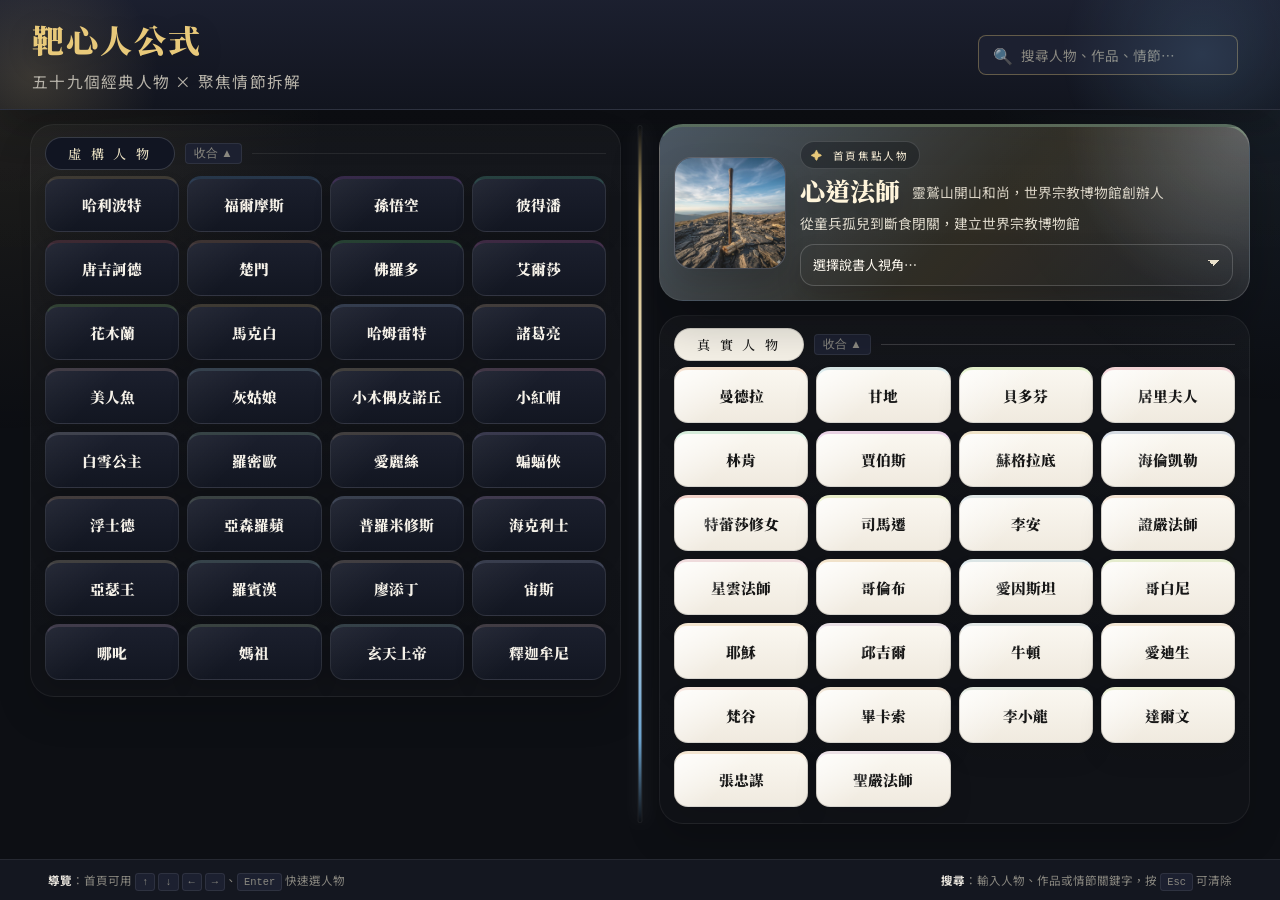
==== index.html @ b86ad2ba "Add files via upload" ====
<!DOCTYPE html>
<html lang="zh-TW">
<head>
<meta charset="UTF-8">
<meta name="viewport" content="width=device-width, initial-scale=1.0">
<title>靶心人公式｜五十九個經典人物</title>
<link rel="preconnect" href="https://fonts.googleapis.com">
<link href="https://fonts.googleapis.com/css2?family=Noto+Serif+TC:wght@400;700;900&family=Noto+Sans+TC:wght@300;400;500&display=swap" rel="stylesheet">
<style>
:root {
  --bg:#0d0f14; --bg2:#141720; --bg3:#1c2030;
  --accent:#e8c97a; --text:#e8e4dc; --text-dim:#8a8880;
  --border:rgba(255,255,255,0.08);
}
*{margin:0;padding:0;box-sizing:border-box;}
body{background:var(--bg);color:var(--text);font-family:'Noto Sans TC',sans-serif;min-height:100vh;min-height:100dvh;overflow:hidden;}

/* screens */
#screen-home,#screen-detail{position:absolute;inset:0;transition:opacity .35s,transform .35s;}
#screen-home{z-index:10;}
#screen-detail{z-index:5;opacity:0;pointer-events:none;transform:translateX(40px);}
#screen-detail.active{opacity:1;pointer-events:all;transform:none;z-index:10;}
#screen-home.hidden{opacity:0;pointer-events:none;transform:translateX(-40px);z-index:5;}

/* home */
#screen-home{display:grid;grid-template-rows:auto 1fr;height:100vh;}
.home-header{display:flex;align-items:center;justify-content:space-between;padding:16px 32px;border-bottom:1px solid var(--border);background:linear-gradient(180deg,rgba(28,32,48,.98),rgba(18,21,31,.98));box-shadow:0 18px 36px rgba(0,0,0,.22);position:relative;overflow:hidden;}
.home-header::before{content:'';position:absolute;inset:-30% auto auto -10%;width:320px;height:220px;background:radial-gradient(circle,rgba(232,201,122,.18),transparent 65%);pointer-events:none;}
.home-header::after{content:'';position:absolute;inset:auto -8% -60% auto;width:360px;height:240px;background:radial-gradient(circle,rgba(122,184,232,.16),transparent 65%);pointer-events:none;}
.home-brand{position:relative;z-index:1;}
.home-title{font-family:'Noto Serif TC',serif;font-size:2rem;font-weight:900;color:var(--accent);letter-spacing:.06em;text-shadow:0 8px 28px rgba(0,0,0,.22);}
.home-subtitle{font-size:.98rem;color:#b8b4aa;margin-top:8px;letter-spacing:.08em;}
/* card grid area */
.card-area{padding:14px 30px 14px;overflow-y:auto;background:
  radial-gradient(circle at top left, rgba(232,201,122,.08), transparent 22%),
  radial-gradient(circle at top right, rgba(122,184,232,.08), transparent 20%),
  linear-gradient(180deg,rgba(255,255,255,.01),transparent 22%);}
.home-columns{display:grid;grid-template-columns:minmax(0,1fr) minmax(0,1fr);gap:38px;align-items:start;position:relative;}
.home-columns::after{
  content:'';
  position:absolute;
  top:2px;
  bottom:2px;
  left:50%;
  width:3px;
  border-radius:999px;
  background:linear-gradient(180deg,rgba(255,255,255,0),rgba(232,201,122,.88) 12%,rgba(255,255,255,.98) 50%,rgba(122,184,232,.88) 88%,rgba(255,255,255,0));
  box-shadow:0 0 0 1px rgba(255,255,255,.06),0 0 18px rgba(255,255,255,.16);
  transform:translateX(-50%);
  pointer-events:none;
}
.home-column{min-width:0;position:relative;}
.home-column-panel{padding:10px 14px 12px;border-radius:24px;background:linear-gradient(180deg,rgba(255,255,255,.03),rgba(255,255,255,.015));border:1px solid rgba(255,255,255,.06);box-shadow:0 18px 36px rgba(0,0,0,.14);}
.home-column .section-label{padding-top:2px;}
.section-badge{display:inline-block;padding:6px 22px;border-radius:20px;font-size:.82rem;font-weight:500;letter-spacing:.25em;font-family:'Noto Serif TC',serif;}
.fiction-badge{background:#111522;color:#f1e8c9;border:1px solid rgba(255,255,255,.16);}
.real-badge{background:#f5f1e7;color:#171717;border:1px solid rgba(0,0,0,.14);}
.char-card{background:linear-gradient(180deg,rgba(28,32,48,.96),rgba(20,23,32,.98));border:1px solid var(--border);border-radius:14px;padding:10px 12px;min-height:56px;display:flex;align-items:center;justify-content:center;cursor:pointer;transition:all .22s;position:relative;overflow:hidden;text-align:center;width:100%;font:inherit;color:inherit;appearance:none;box-shadow:0 10px 18px rgba(0,0,0,.12);}
.char-card::before{content:'';position:absolute;inset:0;background:linear-gradient(135deg,rgba(255,255,255,.05),transparent 40%);pointer-events:none;}
.char-card:hover{transform:translateY(-4px);border-color:rgba(220,70,70,.75);box-shadow:0 20px 40px rgba(120,20,20,.3);}
.char-card:active{transform:translateY(0);}
.char-card.kb-focus{transform:translateY(-3px);border-color:rgba(232,201,122,.7);box-shadow:0 0 0 2px rgba(232,201,122,.35);outline:none;}
.char-card.kb-focus-real{transform:translateY(-3px);border-color:rgba(122,184,232,.7);box-shadow:0 0 0 2px rgba(122,184,232,.35);outline:none;}
.char-card:focus-visible{outline:none;transform:translateY(-3px);box-shadow:0 0 0 2px rgba(232,201,122,.35);}
.home-column:first-child .section-label{color:rgba(255,255,255,.7);}
.home-column:last-child .section-label{color:rgba(255,255,255,.82);}
.home-column:last-child .section-label::after{background:rgba(255,255,255,.16);}
#grid-fiction .char-card{
  background:linear-gradient(180deg,#1b1f2d,#121621);
  border-color:rgba(255,255,255,.1);
  color:#f5f1e8;
}
#grid-fiction .char-card::before{background:linear-gradient(135deg,rgba(255,255,255,.05),transparent 42%);}
#grid-fiction .char-card:hover{
  background:linear-gradient(180deg,#6a1f27,#240d12);
  border-color:rgba(255,90,90,.95);
  box-shadow:0 22px 42px rgba(140,16,16,.45);
}
#grid-real .char-card{
  background:linear-gradient(180deg,#faf7f0,#f0eadf);
  border-color:rgba(0,0,0,.14);
  color:#171717;
  box-shadow:0 14px 26px rgba(0,0,0,.08);
}
#grid-real .char-card::before{background:linear-gradient(135deg,rgba(255,255,255,.75),transparent 45%);}
#grid-real .char-card:hover{
  background:linear-gradient(180deg,#ffdede,#f0b9b9);
  border-color:rgba(230,60,60,.9);
  box-shadow:0 20px 38px rgba(140,16,16,.28);
}
.card-num{font-size:.65rem;letter-spacing:.18em;color:var(--text-dim);margin-bottom:8px;}
.card-name{font-family:'Noto Serif TC',serif;font-size:.92rem;font-weight:900;margin:0;line-height:1.2;color:inherit;transition:transform .18s ease,color .18s ease;text-align:center;}
#grid-fiction .char-card:hover .card-name,
#grid-fiction .char-card:focus-visible .card-name{
  color:#fff2f2;
  transform:scale(1.42);
}
#grid-real .char-card:hover .card-name,
#grid-real .char-card:focus-visible .card-name{
  color:#8f0000;
  transform:scale(1.42);
}
.card-work{font-size:.73rem;color:var(--text-dim);margin-bottom:10px;}
.card-scene{font-size:.7rem;color:var(--accent);line-height:1.5;padding-top:10px;border-top:1px solid var(--border);display:-webkit-box;-webkit-box-orient:vertical;-webkit-line-clamp:2;overflow:hidden;min-height:3.1em;}
.card-storytellers{display:flex;flex-wrap:wrap;gap:5px;margin-top:10px;}
.card-storyteller-tag{display:inline-flex;align-items:center;gap:5px;font-size:.72rem;color:rgba(232,201,122,.95);background:linear-gradient(180deg,rgba(232,201,122,.12),rgba(232,201,122,.06));border:1px solid rgba(232,201,122,.25);border-radius:999px;padding:4px 10px;white-space:nowrap;font-family:'Noto Sans TC',sans-serif;}
.card-storyteller-tag .st-icon{font-size:.75rem;}

/* search bar */
.home-search-wrap{display:flex;align-items:center;gap:10px;margin-left:auto;}
.home-search-box{display:flex;align-items:center;gap:8px;background:var(--bg3);border:1.5px solid rgba(232,201,122,.35);border-radius:8px;padding:7px 14px;transition:border-color .2s;width:260px;}
.home-search-box:focus-within{border-color:rgba(232,201,122,.75);background:var(--bg2);}
.home-search-icon{color:rgba(232,201,122,.7);font-size:1rem;flex-shrink:0;}
.home-search-input{background:transparent;border:none;outline:none;color:var(--text);font-family:'Noto Sans TC',sans-serif;font-size:.85rem;width:100%;}
.home-search-input::placeholder{color:var(--text-dim);}
.home-search-clear{background:transparent;border:none;color:var(--text-dim);cursor:pointer;padding:0;font-size:.85rem;line-height:1;display:none;flex-shrink:0;}
.home-search-clear.visible{display:block;}
.home-search-count{font-size:.75rem;color:var(--accent);white-space:nowrap;font-weight:500;}

/* section collapse */
.section-label{font-size:.8rem;letter-spacing:.15em;color:var(--text-dim);text-transform:uppercase;padding:8px 0 6px;display:flex;align-items:center;gap:10px;cursor:pointer;user-select:none;}
.section-label::after{content:'';flex:1;height:1px;background:var(--border);}
.section-collapse-btn{font-size:.72rem;color:var(--text-dim);background:var(--bg3);border:1px solid var(--border);border-radius:4px;padding:2px 8px;cursor:pointer;transition:all .18s;white-space:nowrap;flex-shrink:0;}
.section-label:hover .section-collapse-btn{color:var(--text);border-color:rgba(255,255,255,.2);}
.card-grid{display:grid;grid-template-columns:repeat(4,minmax(0,1fr));gap:8px;margin-bottom:4px;transition:opacity .2s;}
.card-grid.collapsed{display:none;}
.spotlight-wrap{margin-bottom:14px;}
.spotlight-card{display:grid;grid-template-columns:112px minmax(0,1fr);gap:14px;align-items:center;width:100%;padding:14px 16px 14px 14px;min-height:150px;border-radius:24px;text-align:left;background:
  radial-gradient(circle at top right,rgba(255,255,255,.24),transparent 30%),
  linear-gradient(135deg,rgba(122,184,232,.22),rgba(232,201,122,.16) 55%,rgba(255,255,255,.08));
  border:1px solid rgba(255,255,255,.16);
  box-shadow:0 24px 50px rgba(0,0,0,.22);}
.spotlight-card::before{background:linear-gradient(135deg,rgba(255,255,255,.18),transparent 52%);}
.spotlight-image{width:100%;aspect-ratio:1/1;border-radius:18px;overflow:hidden;border:1px solid rgba(255,255,255,.18);background:linear-gradient(180deg,rgba(17,22,34,.95),rgba(27,32,45,.95));box-shadow:0 16px 30px rgba(0,0,0,.24);}
.spotlight-image img{width:100%;height:100%;object-fit:cover;display:block;}
.spotlight-image.is-empty{display:flex;align-items:center;justify-content:center;color:rgba(255,255,255,.5);font-size:.78rem;line-height:1.6;padding:14px;text-align:center;}
.spotlight-body{display:flex;flex-direction:column;gap:8px;min-width:0;position:relative;z-index:1;}
.spotlight-kicker{display:inline-flex;align-items:center;gap:8px;width:max-content;max-width:100%;padding:5px 10px;border-radius:999px;background:rgba(13,15,20,.36);border:1px solid rgba(255,255,255,.14);font-size:.66rem;letter-spacing:.16em;color:#f4ead3;}
.spotlight-kicker::before{content:'✦';color:var(--accent);font-size:.72rem;}
.spotlight-title-row{display:flex;align-items:flex-end;gap:12px;flex-wrap:wrap;}
.spotlight-name{font-family:'Noto Serif TC',serif;font-size:1.56rem;font-weight:900;line-height:1.1;color:#fff5db;text-shadow:0 10px 26px rgba(0,0,0,.2);}
.spotlight-intro{font-size:.86rem;line-height:1.5;color:rgba(255,248,232,.82);padding-bottom:2px;}
.spotlight-scene{font-size:.86rem;line-height:1.7;color:#efe9db;opacity:.92;display:-webkit-box;-webkit-box-orient:vertical;-webkit-line-clamp:2;overflow:hidden;}
.spotlight-select{
  width:100%;
  appearance:none;
  -webkit-appearance:none;
  border-radius:14px;
  border:1px solid rgba(255,255,255,.18);
  background:linear-gradient(180deg,rgba(13,15,20,.28),rgba(13,15,20,.14));
  color:#fffaf0;
  font-family:'Noto Sans TC',sans-serif;
  font-size:.82rem;
  line-height:1.5;
  padding:10px 38px 10px 12px;
  cursor:pointer;
  box-shadow:0 12px 24px rgba(0,0,0,.16);
  background-image:linear-gradient(45deg,transparent 50%,rgba(255,245,220,.9) 50%),linear-gradient(135deg,rgba(255,245,220,.9) 50%,transparent 50%);
  background-position:calc(100% - 18px) calc(50% - 2px),calc(100% - 12px) calc(50% - 2px);
  background-size:6px 6px,6px 6px;
  background-repeat:no-repeat;
}
.spotlight-select:focus{outline:none;border-color:rgba(232,201,122,.65);box-shadow:0 0 0 2px rgba(232,201,122,.16),0 12px 24px rgba(0,0,0,.16);}
.spotlight-select option{color:#111;background:#fff;}
.spotlight-card:hover .spotlight-name{color:#fff;transform:none;}

/* search highlight */
.char-card.search-hidden{display:none;}
mark.sh{background:rgba(232,201,122,.35);color:inherit;border-radius:2px;padding:0 1px;}

/* no results */
.search-empty{padding:48px 48px;text-align:center;color:var(--text-dim);font-size:.9rem;display:none;background:rgba(255,255,255,.02);border:1px dashed rgba(255,255,255,.08);border-radius:16px;margin:18px 0 22px;}
.search-empty.visible{display:block;}

.home-footer{padding:12px 48px;border-top:1px solid var(--border);background:var(--bg2);display:flex;align-items:center;justify-content:space-between;}
.home-footer-hint{font-size:.72rem;color:var(--text-dim);}
.home-footer-hint strong{color:var(--text);}
kbd{background:var(--bg3);border:1px solid var(--border);border-radius:3px;padding:2px 6px;font-size:.65rem;color:var(--text-dim);}

/* detail */
#screen-detail{display:grid;grid-template-rows:1fr;height:100vh;}
.hbtn{padding:2px 7px;border-radius:12px;border:1px solid transparent;background:transparent;color:#fff;font-family:'Noto Serif TC',serif;font-size:.62rem;font-weight:500;letter-spacing:.02em;cursor:pointer;transition:all .2s;white-space:nowrap;opacity:.9;}
.hbtn:hover{color:#fff;opacity:1;}
.hbtn-divider{width:1px;height:16px;background:var(--border);margin:0 6px;align-self:center;}
.hbtn.active-gold{background:rgba(255,255,255,.3);color:#fff;border-color:rgba(255,255,255,.6);opacity:1;font-weight:700;}
.hbtn.active-blue{background:rgba(255,255,255,.3);color:#fff;border-color:rgba(255,255,255,.6);opacity:1;font-weight:700;}

main#detail-main{display:grid;grid-template-rows:auto 1fr;overflow:hidden;min-height:0;}
#top-controls{display:grid;grid-template-rows:auto auto;border-bottom:3px solid rgba(255,255,255,0.12);background:#0a0c10;position:relative;transition:max-height .28s ease,padding .28s ease,border-bottom-width .28s ease;}
#screen-detail.topbar-collapsed #top-controls{max-height:24px;overflow:hidden;border-bottom-width:1px;}
#sidebar-ctrl{padding:8px 12px;display:flex;flex-direction:row;flex-wrap:nowrap;gap:10px;align-items:center;overflow:hidden;}
#sidebar-ctrl-groups{display:grid;grid-template-columns:1fr 1fr 1fr;gap:10px;flex:1;min-width:0;}
.topbar-toggle{
  position:absolute;right:14px;bottom:-14px;z-index:12;
  width:52px;height:28px;border-radius:999px;
  border:1px solid rgba(255,255,255,.16);
  background:linear-gradient(180deg,rgba(25,29,42,.96),rgba(13,16,27,.96));
  color:#f5ead2;font-size:.95rem;font-weight:700;cursor:pointer;
  box-shadow:0 12px 22px rgba(0,0,0,.24);
  transition:all .22s ease;
}
.topbar-toggle:hover{background:linear-gradient(180deg,rgba(45,22,22,.95),rgba(84,22,22,.92));color:#fff;}
.topbar-toggle:focus-visible{outline:none;box-shadow:0 0 0 2px rgba(232,201,122,.22),0 12px 22px rgba(0,0,0,.24);}
#screen-detail.topbar-collapsed #sidebar-ctrl,
#screen-detail.topbar-collapsed #top-char-strip-wrap{opacity:0;transform:translateY(-12px);pointer-events:none;}
#sidebar-ctrl,#top-char-strip-wrap{transition:opacity .18s ease,transform .24s ease;}
.ctrl-group{display:flex;gap:2px;padding:3px 6px;border-radius:14px;flex:1;}
.ctrl-group .hbtn{flex:1;text-align:center;}
.ctrl-group-a{background:transparent;border:2.5px solid rgba(255,255,255,.8);}
.ctrl-group-b{background:transparent;border:2.5px solid rgba(255,255,255,.8);}
.ctrl-group-mode{background:transparent;border:2.5px solid rgba(255,255,255,.8);}
.ctrl-group-home{background:rgba(232,201,122,.15);border:2px solid rgba(232,201,122,.5);flex:0 0 auto;}
.ctrl-group-home .hbtn{padding:7px 18px;color:#e8c97a;font-weight:600;}
.ctrl-group-home .hbtn:hover{color:#fff;}
.storyteller-intro{background:#ffffff;border:1px solid rgba(0,0,0,.08);border-radius:10px;padding:14px 18px 8px;margin:0 0 16px;}
.storyteller-intro p{font-size:.95rem;line-height:1.95;color:#222;margin:0 0 8px;}
.hbtn.is-disabled{opacity:.45;cursor:pointer;pointer-events:all;}
.hbtn.is-disabled:hover{opacity:.65;}

/* 說書人鎖定 tooltip */
.storyteller-lock-tip{
  position:fixed;z-index:9999;
  background:#1c2030;border:1px solid rgba(232,201,122,.35);
  border-radius:8px;padding:8px 12px;
  font-family:'Noto Sans TC',sans-serif;font-size:.75rem;
  color:var(--text);line-height:1.6;
  pointer-events:none;
  max-width:200px;
  box-shadow:0 4px 16px rgba(0,0,0,.5);
  opacity:0;transition:opacity .15s;
}
.storyteller-lock-tip.visible{opacity:1;}
.storyteller-lock-tip-title{font-weight:700;color:var(--accent);margin-bottom:3px;display:flex;align-items:center;gap:5px;}
.storyteller-lock-tip-body{color:var(--text-dim);font-size:.7rem;}
#content-wrap{flex:1;display:flex;flex-direction:column;overflow:hidden;min-height:0;}
#top-char-strip-wrap{padding:0 16px 12px;overflow:hidden;position:relative;}
#top-char-strip-wrap::after{content:'';position:absolute;right:16px;top:0;bottom:12px;width:48px;background:linear-gradient(to right,transparent,#0a0c10);pointer-events:none;}
#top-char-strip{display:flex;gap:8px;overflow-x:auto;padding:2px 0 4px;scroll-behavior:smooth;}
#top-char-strip::-webkit-scrollbar{height:4px;}
#top-char-strip::-webkit-scrollbar-thumb{background:rgba(255,255,255,.15);border-radius:999px;}
.top-char-item{flex:0 0 auto;padding:7px 14px;border-radius:12px;border:1px solid rgba(255,255,255,.1);background:#111622;color:var(--text-dim);cursor:pointer;transition:all .18s;font-size:.82rem;white-space:nowrap;font:inherit;appearance:none;}
.top-char-item:hover{color:var(--text);background:#171d2c;}
.top-char-item.active{color:var(--text);font-weight:700;border-color:rgba(232,201,122,.45);background:rgba(232,201,122,.12);}
.top-char-item:focus-visible{outline:none;border-color:rgba(232,201,122,.6);box-shadow:0 0 0 2px rgba(232,201,122,.2);}
.top-char-item .dot{display:inline-block;width:7px;height:7px;border-radius:50%;margin-right:7px;vertical-align:middle;}
.top-char-item.active-real{border-color:rgba(122,184,232,.45);background:rgba(122,184,232,.12);}
#content{flex:1;display:grid;grid-template-columns:minmax(280px, 34%) 1fr;overflow:hidden;min-height:0;transition:grid-template-columns .28s ease;}
#content.sidebar-collapsed{grid-template-columns:28px 1fr;}
#content-left{padding:24px 20px;border-right:3px solid rgba(255,255,255,0.18);display:flex;flex-direction:column;gap:14px;overflow-y:auto;min-height:0;background:#0d1020;position:relative;transition:padding .24s ease,border-color .24s ease;}
#content-left .sidebar-inner{display:flex;flex-direction:column;gap:14px;min-height:0;transition:opacity .18s ease,transform .24s ease;}
#content.sidebar-collapsed #content-left{padding:0;border-right:1px solid rgba(255,255,255,.1);overflow:hidden;}
#content.sidebar-collapsed #content-left .sidebar-inner{opacity:0;transform:translateX(-16px);pointer-events:none;}
#content-right{display:flex;flex-direction:column;overflow:hidden;min-height:0;background:linear-gradient(180deg,#f7f4ec,#f1ede3);}
.sidebar-rail-toggle{
  position:absolute;top:18px;right:-14px;z-index:8;
  width:28px;height:56px;border-radius:999px;
  border:1px solid rgba(255,255,255,.16);
  background:linear-gradient(180deg,rgba(25,29,42,.95),rgba(13,16,27,.95));
  color:#f5ead2;font-size:1rem;font-weight:700;cursor:pointer;
  box-shadow:0 12px 24px rgba(0,0,0,.26);
  transition:all .22s ease;
}
.sidebar-rail-toggle:hover{background:linear-gradient(180deg,rgba(45,22,22,.95),rgba(84,22,22,.92));color:#fff;}
.sidebar-rail-toggle:focus-visible{outline:none;box-shadow:0 0 0 2px rgba(232,201,122,.22),0 12px 24px rgba(0,0,0,.26);}
#content.sidebar-collapsed .sidebar-rail-toggle{right:0;top:16px;}
#right-step-bar{padding:7px 16px 6px;border-bottom:1px solid rgba(0,0,0,0.1);flex-shrink:0;background:#e8e6df;overflow-x:auto;overflow-y:hidden;}
#right-step-bar::-webkit-scrollbar{display:none;}
#right-step-content{flex:1;overflow-y:auto;padding:24px 36px 40px;background:
  linear-gradient(180deg,rgba(255,255,255,.32),rgba(255,255,255,.12)),
  repeating-linear-gradient(180deg,transparent,transparent 31px,rgba(0,0,0,.022) 32px);
  color:#111;}
.char-header{margin-bottom:20px;}
.step-tag{display:inline-flex;align-items:center;gap:3px;padding:4px 8px;border-radius:14px;cursor:pointer;transition:all .18s;border:1px solid rgba(0,0,0,0.2);font-size:.68rem;color:#222;background:transparent;white-space:nowrap;appearance:none;}
.step-tag:hover{color:#000;background:rgba(0,0,0,.06);opacity:1!important;}
.step-tag.locked{opacity:.3;pointer-events:none;}
.step-tag:focus-visible{outline:none;border-color:rgba(200,0,0,.45);box-shadow:0 0 0 2px rgba(200,0,0,.12);}
.step-tag-num{width:15px;height:15px;border-radius:50%;display:flex;align-items:center;justify-content:center;font-size:.6rem;font-weight:700;flex-shrink:0;}
.step-tags-row{display:flex;flex-wrap:nowrap;gap:4px;align-items:center;}
.char-number{font-size:.68rem;letter-spacing:.2em;color:var(--text-dim);text-transform:uppercase;margin-bottom:5px;}
.char-title-row{display:flex;align-items:center;flex-wrap:nowrap;gap:10px;margin-bottom:8px;}
.char-title{font-family:'Noto Serif TC',serif;font-size:1.9rem;font-weight:900;line-height:1.2;margin-bottom:0;flex:0 0 auto;white-space:nowrap;}
.char-scene-tag{font-size:.83rem;color:var(--accent);padding:7px 12px;background:linear-gradient(90deg,rgba(232,201,122,.18),rgba(232,201,122,.05));border-left:3px solid var(--accent);display:inline-block;border-radius:0 10px 10px 0;box-shadow:inset 0 1px 0 rgba(255,255,255,.2);}
.char-meta-card{padding:14px 14px 12px;border:1px solid rgba(255,255,255,.08);border-radius:16px;background:linear-gradient(180deg,rgba(255,255,255,.04),rgba(255,255,255,.02));box-shadow:0 18px 30px rgba(0,0,0,.16);}
.char-image-frame{display:flex;flex-direction:column;gap:8px;padding:10px;border-radius:18px;background:linear-gradient(180deg,rgba(255,255,255,.05),rgba(255,255,255,.015));border:1px solid rgba(255,255,255,.08);}
.char-image-credit{font-size:.65rem;color:rgba(255,255,255,.42);text-align:center;letter-spacing:.05em;padding:0 4px 2px;}
.left-storyteller-select-wrap{display:flex;align-items:center;gap:8px;min-width:0;flex:1 1 auto;max-width:460px;}
.left-storyteller-select-label{
  font-size:.72rem;
  letter-spacing:.08em;
  color:rgba(255,255,255,.62);
  font-weight:700;
  flex-shrink:0;
  writing-mode:vertical-rl;
  text-orientation:upright;
  line-height:1;
  align-self:stretch;
  display:flex;
  align-items:center;
  justify-content:center;
}
.left-storyteller-select{
  width:100%;
  appearance:none;
  -webkit-appearance:none;
  border-radius:14px;
  border:1px solid rgba(255,255,255,.16);
  background:
    linear-gradient(180deg,rgba(255,255,255,.08),rgba(255,255,255,.04))
    padding-box,
    linear-gradient(135deg,rgba(122,184,232,.45),rgba(232,201,122,.35))
    border-box;
  color:var(--text);
  font-family:'Noto Sans TC',sans-serif;
  font-size:.88rem;
  line-height:1.4;
  padding:11px 42px 11px 14px;
  cursor:pointer;
  box-shadow:0 10px 20px rgba(0,0,0,.16);
  background-repeat:no-repeat;
  background-position:right 14px center, 0 0;
  background-size:12px 12px, 100% 100%;
  flex:1 1 auto;
  min-width:0;
}
.left-storyteller-select:focus{outline:none;border-color:rgba(122,184,232,.55);box-shadow:0 0 0 2px rgba(122,184,232,.14),0 10px 20px rgba(0,0,0,.16);}
.left-storyteller-select option{color:#111;background:#fff;}

/* 說書人身份列（右側頂部，切換後顯示） */
.st-identity-bar{
  display:flex;align-items:center;gap:12px;
  padding:14px 18px;margin-bottom:16px;
  border-radius:14px;border-left:4px solid;
  animation:stBarIn .25s ease;
  box-shadow:0 14px 28px rgba(0,0,0,.06);
}
.st-identity-bar.fiction{background:linear-gradient(135deg,rgba(255,248,228,.98),rgba(249,236,192,.82));border-color:rgba(232,201,122,.72);}
.st-identity-bar.real{background:linear-gradient(135deg,rgba(241,249,255,.98),rgba(212,234,248,.84));border-color:rgba(122,184,232,.72);}
.st-identity-icon{font-size:1.2rem;flex-shrink:0;}
.st-identity-name{font-family:'Noto Serif TC',serif;font-size:1.15rem;font-weight:900;color:#111;}
.st-identity-role{font-size:.85rem;color:#555;margin-left:6px;}
.st-identity-label{font-size:.72rem;color:#999;margin-left:auto;letter-spacing:.08em;}
@keyframes stBarIn{from{opacity:0;transform:translateX(-6px);}to{opacity:1;transform:translateX(0);}}

.step-card{background:rgba(255,255,255,.92);border-radius:14px;border:1px solid rgba(0,0,0,0.08);padding:0;margin-bottom:12px;animation:slideIn .28s ease;display:grid;grid-template-columns:auto 1fr;overflow:hidden;transition:opacity .2s,transform .2s,box-shadow .2s;box-shadow:0 12px 28px rgba(0,0,0,.06);}
.step-card:hover{opacity:1!important;}
.step-card:hover{transform:translateY(-2px);box-shadow:0 18px 34px rgba(0,0,0,.08);}
@keyframes slideIn{from{opacity:0;transform:translateY(10px);}to{opacity:1;transform:translateY(0);}}
.step-card-side{display:flex;flex-direction:column;align-items:center;justify-content:center;gap:6px;padding:14px 10px;min-width:42px;background:linear-gradient(180deg,rgba(0,0,0,.018),rgba(0,0,0,.035));}
.step-card-side-label{font-family:'Noto Serif TC',serif;font-size:1.64rem;font-weight:700;color:#111;writing-mode:vertical-rl;letter-spacing:.15em;}
.step-card-body{padding:16px 22px 16px 18px;border-left:1px solid rgba(0,0,0,.06);display:flex;align-items:center;}
.step-card-text{font-size:1.1rem;line-height:1.9;color:#111;}
.practice-input{width:100%;min-height:64px;background:rgba(255,255,255,.04);border:1px solid var(--border);border-radius:6px;padding:11px 13px;color:var(--text);font-family:'Noto Sans TC',sans-serif;font-size:.96rem;line-height:1.7;resize:vertical;outline:none;transition:border-color .2s;}
.practice-input:focus{border-color:rgba(232,201,122,.4);}
.practice-input::placeholder{color:var(--text-dim);}
.quote-card{margin-top:12px;padding:24px 26px;border-left:4px solid var(--accent);background:linear-gradient(135deg,rgba(249,239,207,.86),rgba(244,230,178,.62));border-radius:0 16px 16px 0;animation:slideIn .28s ease;box-shadow:0 16px 34px rgba(138,106,16,.12);position:relative;}
.quote-card::before{content:'核心名言';position:absolute;top:-12px;left:18px;padding:4px 10px;border-radius:999px;background:#8a6a10;color:#fff9ed;font-size:.68rem;letter-spacing:.08em;}
.quote-card p{font-family:'Noto Serif TC',serif;font-size:1.08rem;line-height:1.95;color:#7b6111;font-style:italic;}

footer{display:flex;align-items:center;justify-content:space-between;padding:12px 40px;border-top:1px solid var(--border);background:var(--bg2);position:relative;transition:max-height .28s ease,padding .28s ease,border-top-width .28s ease;overflow:hidden;}
#screen-detail.bottombar-collapsed footer{max-height:24px;padding-top:0;padding-bottom:0;border-top-width:1px;}
#screen-detail.bottombar-collapsed footer > *:not(.footer-toggle){opacity:0;transform:translateY(12px);pointer-events:none;}
footer > *{transition:opacity .18s ease,transform .24s ease;}
.footer-toggle{
  position:absolute;right:18px;top:-14px;z-index:12;
  width:52px;height:28px;border-radius:999px;
  border:1px solid rgba(255,255,255,.16);
  background:linear-gradient(180deg,rgba(25,29,42,.96),rgba(13,16,27,.96));
  color:#f5ead2;font-size:.95rem;font-weight:700;cursor:pointer;
  box-shadow:0 12px 22px rgba(0,0,0,.24);
  transition:all .22s ease;
}
.footer-toggle:hover{background:linear-gradient(180deg,rgba(45,22,22,.95),rgba(84,22,22,.92));color:#fff;}
.footer-toggle:focus-visible{outline:none;box-shadow:0 0 0 2px rgba(232,201,122,.22),0 12px 22px rgba(0,0,0,.24);}
.progress-bar{flex:1;max-width:260px;height:3px;background:var(--border);border-radius:2px;margin:0 18px;overflow:hidden;}
.progress-fill{height:100%;background:var(--accent);transition:width .4s ease;border-radius:2px;}
.nav-btns{display:flex;gap:8px;}
.nav-btn{padding:7px 18px;border-radius:4px;border:1px solid var(--border);background:transparent;color:var(--text);font-family:'Noto Sans TC',sans-serif;font-size:.82rem;cursor:pointer;transition:all .2s;}
.nav-btn:hover{background:rgba(255,255,255,.06);}
.nav-btn.primary{background:var(--accent);color:#0d0f14;border-color:var(--accent);font-weight:500;}
.nav-btn.primary:hover{background:#f0d48a;}
.nav-btn:disabled{opacity:.3;cursor:not-allowed;}
.footer-info{font-size:.74rem;color:var(--text-dim);min-width:90px;}

.c0{background:rgba(232,201,122,.15);color:#e8c97a}
.c1{background:rgba(122,184,232,.15);color:#7ab8e8}
.c2{background:rgba(200,122,232,.15);color:#c87ae8}
.c3{background:rgba(122,232,184,.15);color:#7ae8b8}
.c4{background:rgba(232,122,122,.15);color:#e87a7a}
.c5{background:rgba(232,168,122,.15);color:#e8a87a}
.c6{background:rgba(122,232,122,.15);color:#7ae87a}

#right-step-content .c0,#right-step-content .c1,#right-step-content .c2,
#right-step-content .c3,#right-step-content .c4,#right-step-content .c5,
#right-step-content .c6{color:#111;}
#right-step-bar .step-tag{color:#222;}
#right-step-bar .step-tag-num{color:#111;}
#right-step-bar .c0,#right-step-bar .c1,#right-step-bar .c2,
#right-step-bar .c3,#right-step-bar .c4,#right-step-bar .c5,
#right-step-bar .c6{color:#111;}

#right-step-bar .step-tag[style*="border-color"]{
  border-color:rgba(220,50,50,.6) !important;
  background:rgba(220,50,50,.1) !important;
  color:#c00 !important;
}
#right-step-bar .step-tag[style*="border-color"] .step-tag-num{
  color:#c00 !important;
}
#right-step-bar .step-tag.dim{opacity:0.3;}
#right-step-bar .step-tag.dim:hover{opacity:1;}

/* 名言預告標籤 */
.quote-teaser-tag{display:inline-flex;align-items:center;gap:4px;padding:4px 10px;border-radius:14px;border:1px solid rgba(0,0,0,.15);font-size:.68rem;color:#bbb;background:transparent;white-space:nowrap;margin-left:4px;transition:all .3s;appearance:none;}
.quote-teaser-tag.unlocked{color:#8a6a10;border-color:rgba(232,201,122,.5);background:rgba(232,201,122,.12);cursor:pointer;font-weight:600;}
.quote-teaser-tag.unlocked:hover{background:rgba(232,201,122,.2);}
.quote-teaser-tag:disabled{cursor:not-allowed;opacity:.7;}
.quote-teaser-tag:focus-visible{outline:none;border-color:rgba(232,201,122,.55);box-shadow:0 0 0 2px rgba(232,201,122,.18);}

/* 步驟操作引導 */
.step-nav-hint{text-align:center;padding:10px 0 2px;font-size:.72rem;color:#aaa;animation:slideIn .4s ease .3s both;}

@media (max-width: 1100px){
  .card-area{padding:0 24px;}
  .home-columns{gap:22px;}
  .card-grid{grid-template-columns:repeat(2,minmax(0,1fr));}
  #sidebar-ctrl{padding:10px 12px;overflow-x:auto;}
  #sidebar-ctrl-groups{min-width:860px;}
  #content{grid-template-columns:minmax(240px, 32%) 1fr;}
  #content-left{padding:20px 16px;}
  #right-step-content{padding:20px 24px 28px;}
}

@media (max-width: 820px){
  body{overflow:hidden;}
  #screen-home,#screen-detail{position:absolute;inset:0;min-height:100dvh;}
  #screen-home{height:100dvh;}
  #screen-detail{height:100dvh;}
  .home-header{padding:16px 20px;align-items:flex-start;justify-content:flex-start;flex-wrap:wrap;gap:12px;}
  .home-search-wrap{margin-left:0;width:100%;}
  .home-search-box{width:100%;}
  .card-area{padding:0 20px 16px;}
  .home-columns{grid-template-columns:1fr;gap:12px;}
  .home-columns::after{display:none;}
  .card-grid{grid-template-columns:repeat(2,minmax(0,1fr));}
  .home-footer{padding:10px 20px;align-items:flex-start;flex-direction:column;gap:8px;}
  #top-controls{border-bottom-width:2px;}
  #content{grid-template-columns:1fr;}
  #content-left{border-right:none;border-bottom:2px solid rgba(255,255,255,.14);}
  #content-right{min-height:0;}
  .sidebar-rail-toggle{display:none;}
  .step-card-side-label{writing-mode:horizontal-tb;font-size:1.05rem;letter-spacing:.08em;}
  .step-card{grid-template-columns:1fr;}
  .step-card-side{flex-direction:row;justify-content:flex-start;padding:12px 16px;border-bottom:1px solid rgba(0,0,0,.08);}
  .step-card-body{border-left:none;}
  footer{padding:10px 16px;gap:12px;flex-wrap:wrap;}
  .progress-bar{order:3;max-width:none;width:100%;margin:0;}
}

@media (max-width: 560px){
  .home-title{font-size:1.45rem;}
  .home-subtitle{font-size:.9rem;}
  .card-grid{grid-template-columns:1fr;}
  .spotlight-card{grid-template-columns:1fr;gap:12px;padding:14px;}
  .spotlight-image{max-width:120px;}
  .spotlight-name{font-size:1.3rem;}
  .card-scene{-webkit-line-clamp:3;}
  .char-title{font-size:1.55rem;}
  .char-title-row{align-items:flex-start;flex-wrap:wrap;gap:8px;}
  .char-title{white-space:normal;}
  .left-storyteller-select-wrap{min-width:100%;max-width:none;flex-wrap:wrap;gap:6px;}
  .char-meta-card{padding:12px;}
  #right-step-bar{padding:8px 12px 6px;}
  #right-step-content{padding:18px 16px 24px;}
  .st-identity-bar{padding:10px 12px;align-items:flex-start;flex-wrap:wrap;}
  .st-identity-label{margin-left:0;width:100%;}
  .quote-card{padding:16px 18px;}
  .nav-btns{width:100%;justify-content:space-between;}
  .nav-btn{flex:1;}
}


</style>
</head>
<body>

<!-- HOME -->
<div id="screen-home">
  <div class="home-header">
    <div class="home-brand">
      <div class="home-title">靶心人公式</div>
      <div class="home-subtitle">五十九個經典人物 × 聚焦情節拆解</div>
    </div>
    <div class="home-search-wrap">
      <div class="home-search-box">
        <span class="home-search-icon">🔍</span>
        <input class="home-search-input" id="home-search-input"
               type="text" placeholder="搜尋人物、作品、情節…"
               oninput="homeSearch(this.value)"
               onkeydown="homeSearchKey(event)">
        <button class="home-search-clear" id="home-search-clear"
                onclick="clearSearch()" title="清除">✕</button>
      </div>
      <span class="home-search-count" id="home-search-count"></span>
    </div>
  </div>
  <div class="card-area" id="card-area"></div>
  <div class="home-footer">
    <div class="home-footer-hint"><strong>導覽</strong>：首頁可用 <kbd>↑</kbd> <kbd>↓</kbd> <kbd>←</kbd> <kbd>→</kbd>、<kbd>Enter</kbd> 快速選人物</div>
    <div class="home-footer-hint"><strong>搜尋</strong>：輸入人物、作品或情節關鍵字，按 <kbd>Esc</kbd> 可清除</div>
  </div>
</div>

<!-- DETAIL -->
<div id="screen-detail">

  <main id="detail-main">
    <div id="top-controls">
      <div id="sidebar-ctrl">
        <div class="ctrl-group ctrl-group-home">
          <button class="hbtn" onclick="goHome()" id="dbtn-home">回首頁</button>
        </div>
        <div id="sidebar-ctrl-groups">
          <div class="ctrl-group ctrl-group-a">
            <button class="hbtn" onclick="setGroupFilter('fiction')" id="dbtn-fiction">虛構人物</button>
            <button class="hbtn" onclick="setGroupFilter('real')" id="dbtn-real">真實人物</button>
          </div>
          <div class="ctrl-group ctrl-group-b ctrl-group-mode">
            <button class="hbtn" onclick="setDisplayMode('simple')" id="dbtn-simple">極簡版</button>
            <button class="hbtn" onclick="setDisplayMode('full')" id="dbtn-full">完整版</button>
          </div>
        </div>
      </div>
      <div id="top-char-strip-wrap">
        <div id="top-char-strip"></div>
      </div>
      <button type="button" class="topbar-toggle" id="topbar-toggle" onclick="toggleTopBar()" aria-label="收起上邊欄" title="收起上邊欄">▴</button>
    </div>
    <div id="content-wrap">
      <div id="content"></div>
    </div>
  </main>
  <footer>
    <button type="button" class="footer-toggle" id="footer-toggle" onclick="toggleBottomBar()" aria-label="收起下邊欄" title="收起下邊欄">▾</button>
    <div class="footer-info" id="footer-info">點擊步驟開始</div>
    <div class="progress-bar" aria-hidden="true">
      <div class="progress-fill" id="progress-fill" style="width:0%"></div>
    </div>
    <div class="nav-btns">
      <button class="nav-btn" id="btn-prev" onclick="prevStep()" disabled>上一步</button>
      <button class="nav-btn primary" id="btn-next" onclick="nextStep()">開始 →</button>
    </div>
  </footer>

</div>

<script>
const CHAR_IMGS = {
  "harry": `[data-uri]`,
  "sherlock": `[data-uri]`,
  "wukong": `[data-uri]`,
  "peter": `[data-uri]`,
  "quixote": `[data-uri]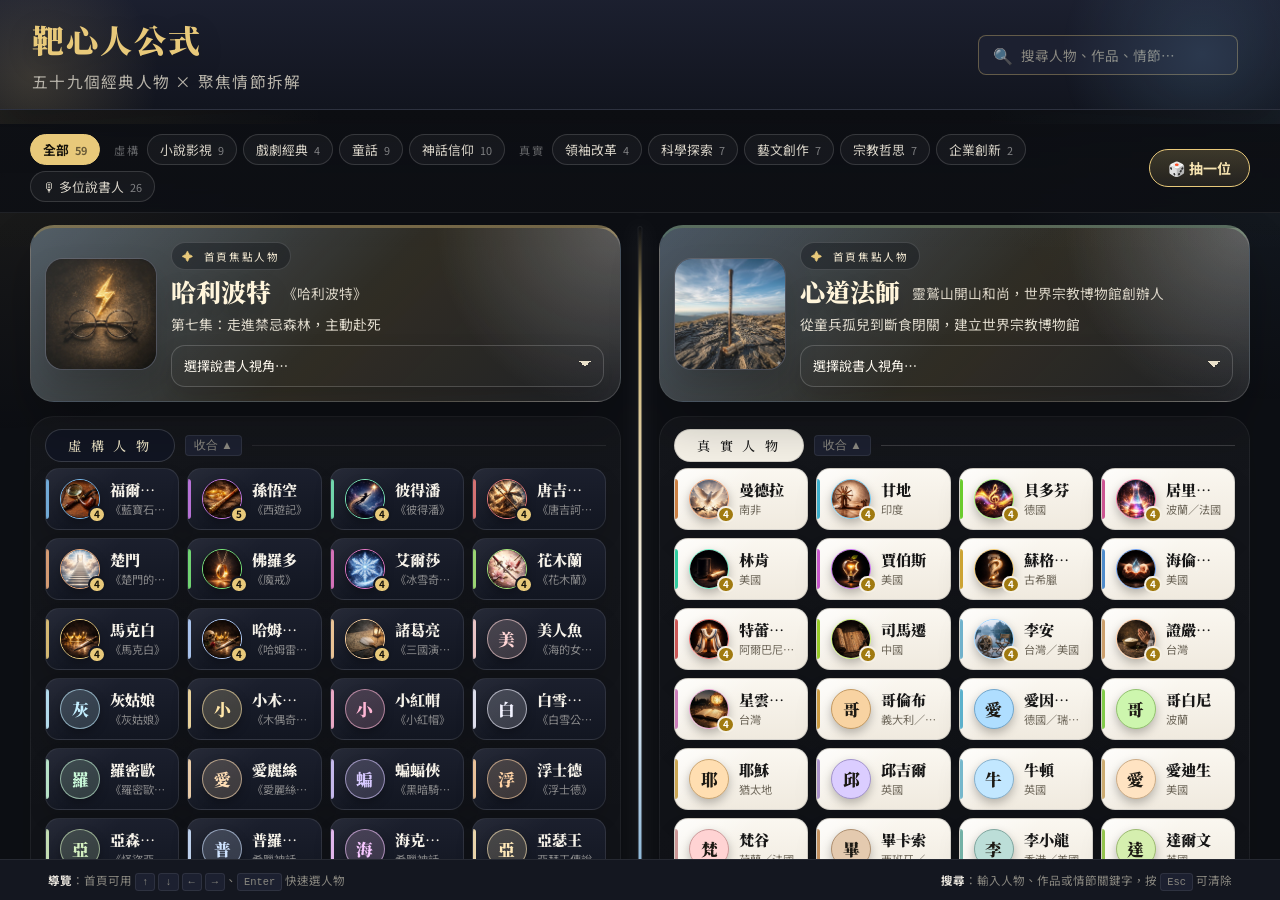
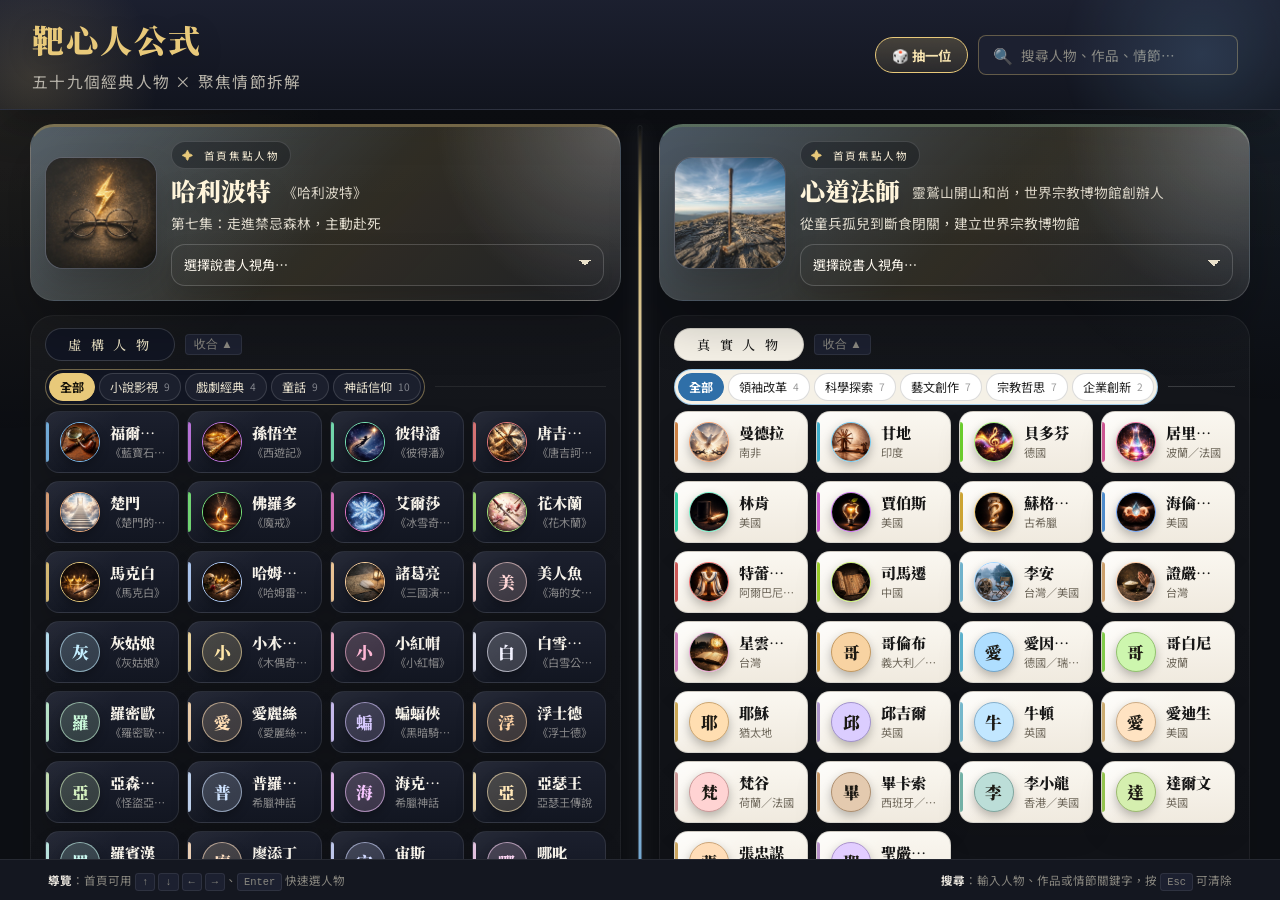
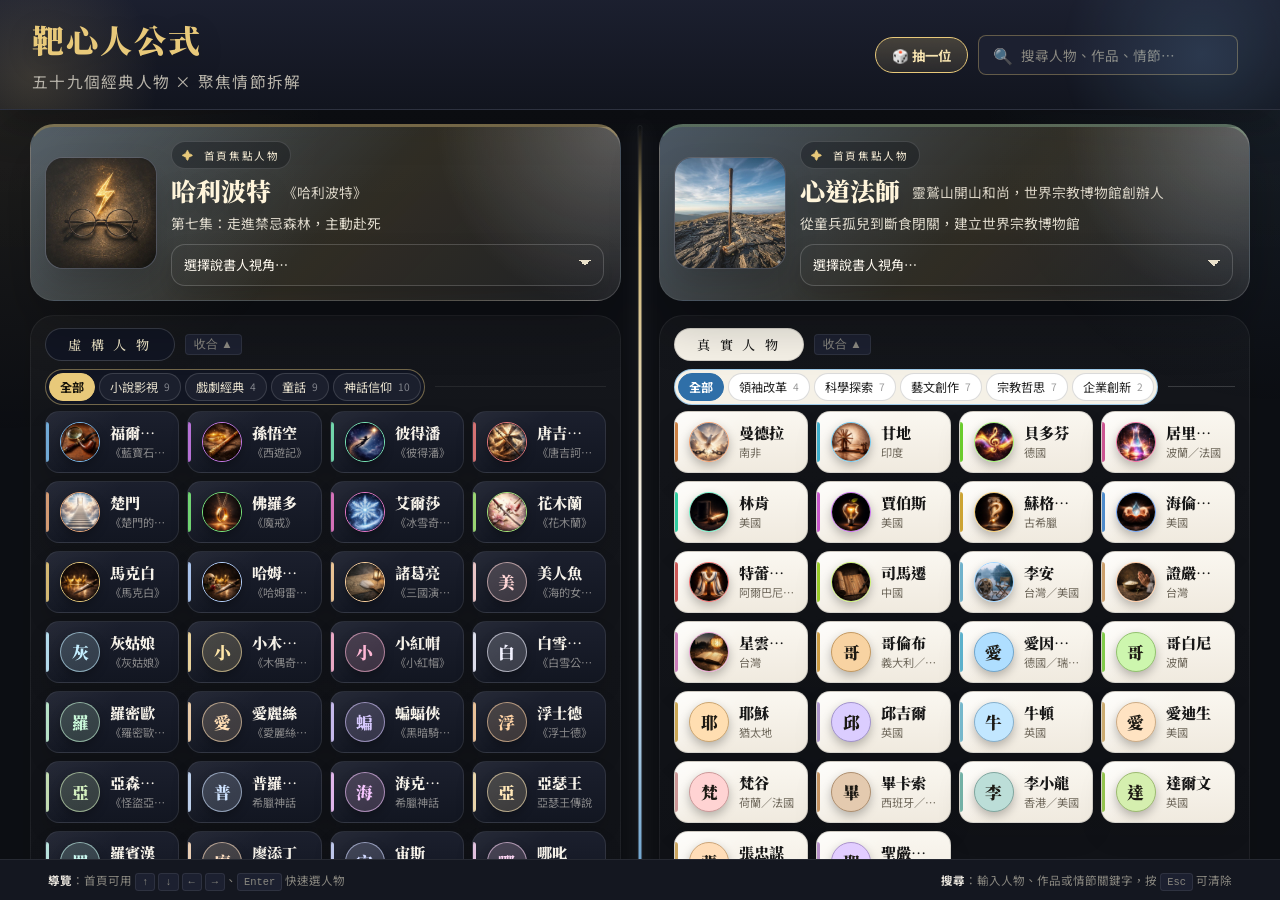
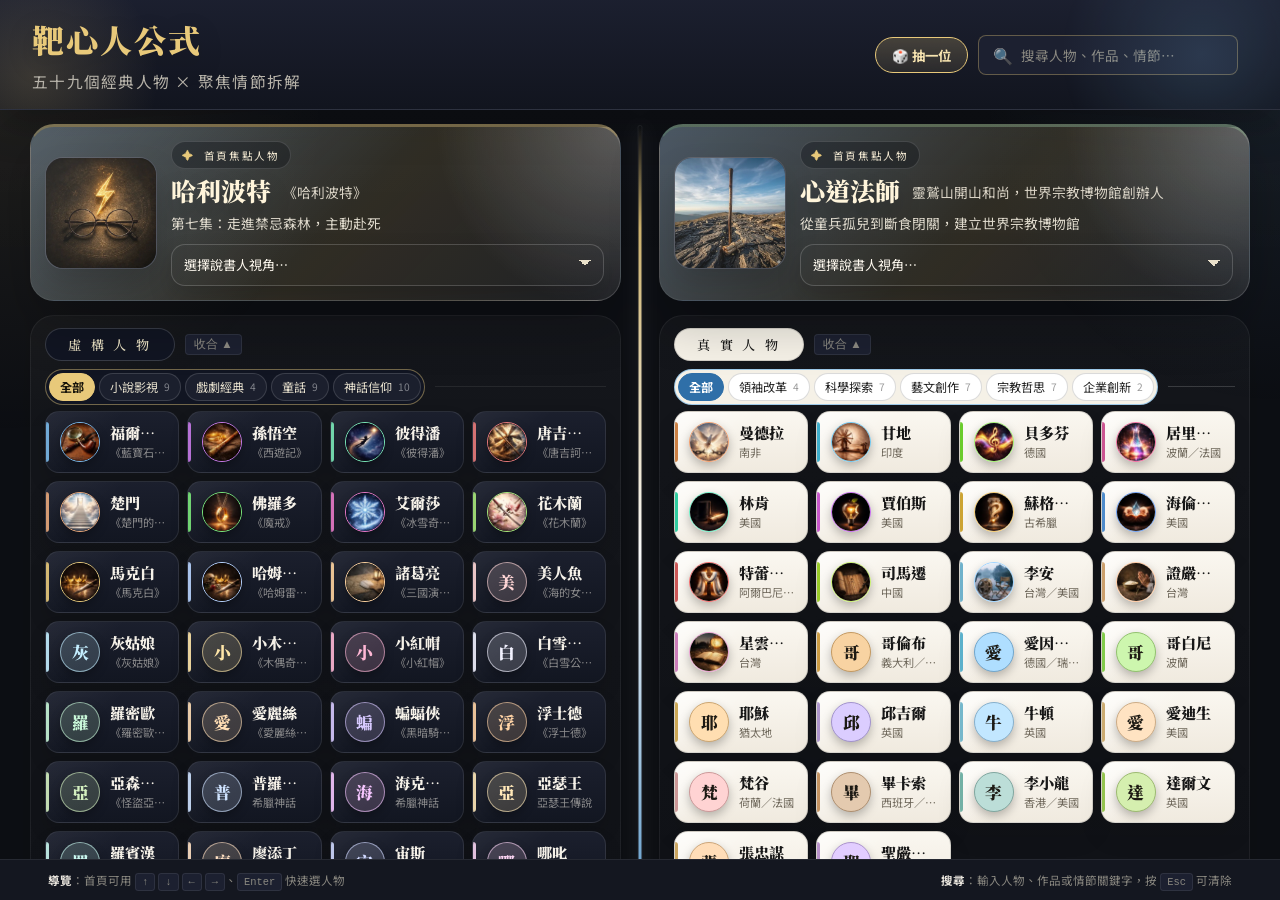
